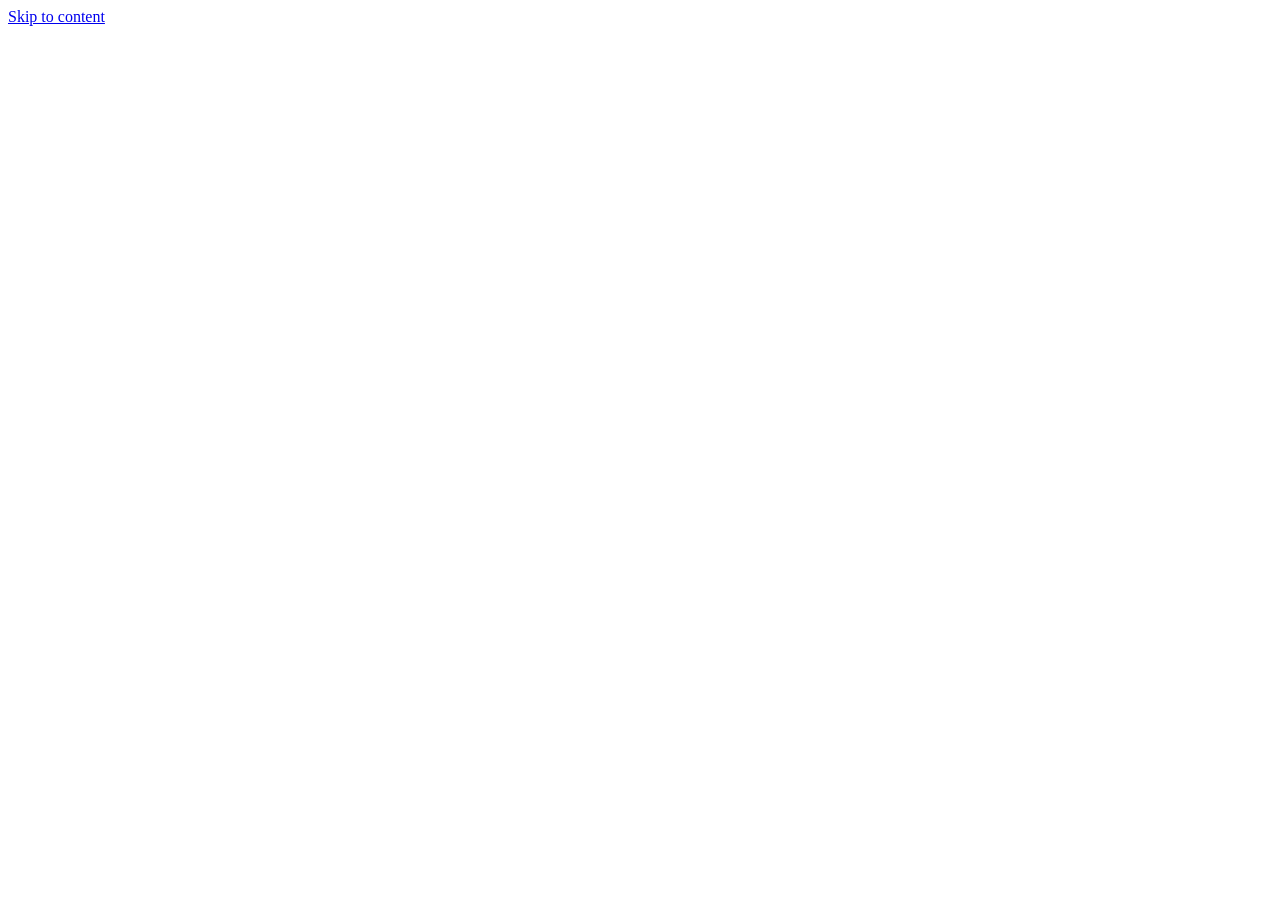
==== about.html @ 5ba092b1 "Add the Cloudflare Web Analytics snippet to every page" ====
<!doctype html>
<html lang="en">
<head>
  <meta charset="utf-8">
  <meta name="viewport" content="width=device-width, initial-scale=1">
  <title>About — Andrés Alegría | Data Graphics</title>
  <meta name="description" content="Scientific Figure Design, Maps, and Data Visualization Services">
  <meta property="og:type" content="website">
  <meta property="og:site_name" content="Andrés Alegría | Data Graphics">
  <meta property="og:title" content="About — Andrés Alegría | Data Graphics">
  <meta property="og:description" content="Scientific Figure Design, Maps, and Data Visualization Services">
  <meta property="og:image" content="https://www.graphicsinscience.com/images/share/covers-02.jpg">
  <meta name="twitter:card" content="summary_large_image">
  <link rel="stylesheet" href="css/style.css">
  <script src="js/site-data.js" defer></script>
  <script src="js/main.js" defer></script>
</head>
<body data-page="about">
  <a class="skip-link" href="#main">Skip to content</a>
  <header class="site-header" id="site-header"></header>
  <main id="main"></main>
  <footer id="site-footer"></footer>
  <noscript><p class="noscript">This site needs JavaScript to show its content.</p></noscript>

  <!-- Cloudflare Web Analytics -->
  <script type='module' src='https://static.cloudflareinsights.com/beacon.min.js' data-cf-beacon='{"token": "c48a5981cd104d69a174d4a2bfb207ab"}'></script>
  <!-- End Cloudflare Web Analytics -->
</body>
</html>
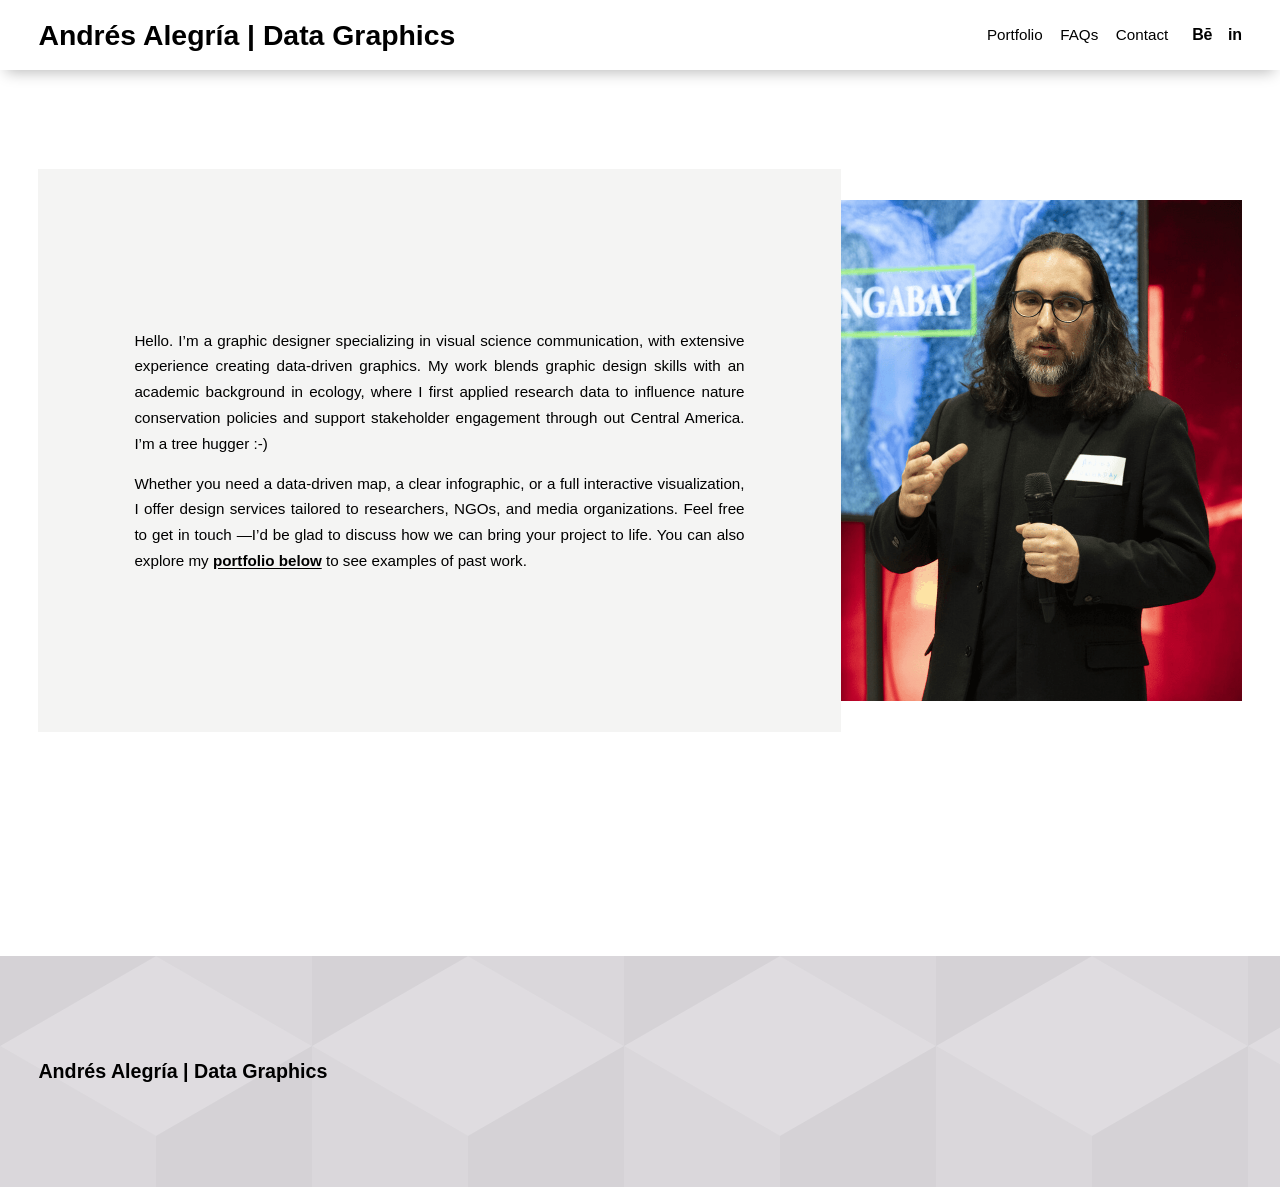
==== commit 51970243: "Static rebuild of graphicsinscience.com First copy of the Squarespace portfolio as a plain HTML/CSS/" ====
--- a/about.html
+++ b/about.html
@@ -21,9 +21,5 @@
   <main id="main"></main>
   <footer id="site-footer"></footer>
   <noscript><p class="noscript">This site needs JavaScript to show its content.</p></noscript>
-
-  <!-- Cloudflare Web Analytics -->
-  <script type='module' src='https://static.cloudflareinsights.com/beacon.min.js' data-cf-beacon='{"token": "c48a5981cd104d69a174d4a2bfb207ab"}'></script>
-  <!-- End Cloudflare Web Analytics -->
 </body>
 </html>
--- a/css/style.css
+++ b/css/style.css
@@ -0,0 +1,784 @@
+/* ==========================================================================
+   Design tokens
+   ========================================================================== */
+
+:root {
+  /* adjust colors here */
+  --color-text: #000;
+  --color-page-bg: #fff;                 /* page and white sections */
+  --color-section-light: #f4f4f3;        /* light portfolio sections */
+  --color-fx: #dad7db;                   /* grey intro and footer (pattern colors are in .section--fx) */
+  --color-panel: #f4f4f3;                /* About text box */
+  --color-input-bg: #fafafa;
+  --color-muted: #6b6b6b;                /* "(required)" labels */
+  --color-button-bg: #000;
+  --color-button-text: #fff;
+  --color-arrow-bg: rgba(0, 0, 0, 0.7);  /* carousel arrow circles */
+  --color-arrow-icon: #fff;
+  --color-divider: #000;                 /* section edge lines */
+
+  /* adjust fonts here (the Squarespace site used Aktiv Grotesk from Adobe Fonts) */
+  --font-main: "Helvetica Neue", Helvetica, Arial, sans-serif;
+
+  /* adjust font sizes here */
+  --fs-site-title: clamp(1.25rem, 1.03rem + 0.93vw, 1.9rem);
+  --fs-section-title: clamp(1.25rem, 1.03rem + 0.93vw, 1.9rem);
+  --fs-marquee: clamp(1.05rem, 0.8rem + 0.7vw, 1.4rem);
+  --fs-question: clamp(1.05rem, 0.95rem + 0.35vw, 1.3rem);
+  --fs-footer-title: clamp(1.05rem, 0.95rem + 0.35vw, 1.3rem);
+  --fs-body: 0.95rem;
+  --fs-nav: 0.95rem;
+  --fs-caption: 0.79rem;
+  --fs-button: 0.875rem;
+  --lh-body: 1.7;
+
+  /* adjust spacing here */
+  --gutter: 3vw;                         /* page side margins */
+  --header-h: 70px;
+  --section-pad-y: 3.3vmax;              /* default top/bottom padding of sections */
+  --slide-gap: 60px;                     /* space between carousel images */
+  --slides-visible: 3.15;                /* images per view; the fraction lets the next one peek in */
+  --arrow-size: 60px;
+  --stroke-width: 2px;                   /* section edge line thickness */
+
+  /* adjust motion here */
+  --marquee-duration: 70s;               /* one loop of the skills ticker */
+  --fx-duration: 120s;                   /* one loop of the background pattern drift */
+}
+
+/* ==========================================================================
+   Base
+   ========================================================================== */
+
+*,
+*::before,
+*::after {
+  box-sizing: border-box;
+}
+
+html {
+  -webkit-text-size-adjust: 100%;
+}
+
+body {
+  margin: 0;
+  font-family: var(--font-main);
+  font-size: var(--fs-body);
+  line-height: var(--lh-body);
+  color: var(--color-text);
+  background: var(--color-page-bg);
+  -webkit-font-smoothing: antialiased;
+  -moz-osx-font-smoothing: grayscale;
+}
+
+body.menu-open {
+  overflow: hidden;
+}
+
+a {
+  color: inherit;
+  text-decoration: none;
+}
+
+img {
+  max-width: 100%;
+}
+
+p {
+  margin: 0 0 0.9em;
+}
+
+h1,
+h2,
+h3 {
+  margin: 0;
+  font-weight: 700;
+}
+
+:focus-visible {
+  outline: 2px solid var(--color-text);
+  outline-offset: 3px;
+}
+
+.visually-hidden {
+  position: absolute !important;
+  width: 1px;
+  height: 1px;
+  margin: -1px;
+  padding: 0;
+  overflow: hidden;
+  clip: rect(0 0 0 0);
+  white-space: nowrap;
+  border: 0;
+}
+
+.skip-link {
+  position: absolute;
+  top: -4rem;
+  left: 1rem;
+  z-index: 300;
+  padding: 0.5rem 1rem;
+  background: var(--color-button-bg);
+  color: var(--color-button-text);
+}
+
+.skip-link:focus {
+  top: 1rem;
+}
+
+.noscript {
+  padding: calc(var(--header-h) + 2rem) var(--gutter);
+}
+
+.prose a {
+  text-decoration: underline;
+  text-underline-offset: 2px;
+}
+
+/* ==========================================================================
+   Header
+   ========================================================================== */
+
+.site-header {
+  position: absolute;
+  inset: 0 0 auto;
+  z-index: 100;
+  height: var(--header-h);
+  box-shadow: 0 8px 14px -6px rgba(0, 0, 0, 0.28); /* adjust header shadow here */
+}
+
+.header-inner {
+  position: relative;
+  z-index: 2;
+  display: flex;
+  align-items: center;
+  gap: 1.1rem;
+  height: 100%;
+  padding: 0 var(--gutter);
+}
+
+.site-title {
+  margin-right: auto;
+  font-size: var(--fs-site-title);
+  font-weight: 700;
+  line-height: 1.5;
+  white-space: nowrap;
+}
+
+.site-nav {
+  display: flex;
+  gap: 1.1rem; /* adjust space between menu links here */
+}
+
+.site-nav a,
+.mobile-menu__nav a {
+  padding-bottom: 1px;
+  font-size: var(--fs-nav);
+  background: linear-gradient(currentColor, currentColor) 0 100% / 0 1px no-repeat;
+  transition: background-size 0.2s ease;
+}
+
+.site-nav a[aria-current="page"],
+.site-nav a:hover,
+.mobile-menu__nav a[aria-current="page"] {
+  background-size: 100% 1px;
+}
+
+.header-social,
+.mobile-menu__social {
+  display: flex;
+  align-items: center;
+  gap: 1rem;
+}
+
+.header-social {
+  margin-left: 0.4rem;
+}
+
+.social-link {
+  font-size: 1rem;      /* adjust social icon size here */
+  font-weight: 700;
+  letter-spacing: -0.02em;
+}
+
+.menu-toggle {
+  display: none;
+  position: relative;
+  width: 36px;
+  height: 36px;
+  padding: 0;
+  border: 0;
+  background: none;
+  color: inherit;
+  cursor: pointer;
+}
+
+.menu-toggle__bar {
+  position: absolute;
+  left: 6px;
+  right: 6px;
+  height: 1.5px;
+  background: currentColor;
+  transition: transform 0.25s ease;
+}
+
+.menu-toggle__bar--top {
+  top: 14px;
+}
+
+.menu-toggle__bar--bottom {
+  top: 21px;
+}
+
+.menu-toggle[aria-expanded="true"] .menu-toggle__bar--top {
+  transform: translateY(3.5px) rotate(45deg);
+}
+
+.menu-toggle[aria-expanded="true"] .menu-toggle__bar--bottom {
+  transform: translateY(-3.5px) rotate(-45deg);
+}
+
+.mobile-menu {
+  position: fixed;
+  inset: 0;
+  z-index: 1;
+  display: flex;
+  flex-direction: column;
+  align-items: center;
+  justify-content: center;
+  gap: 2.5rem;
+  background: var(--color-page-bg); /* adjust mobile menu background here */
+}
+
+.mobile-menu[hidden] {
+  display: none;
+}
+
+.mobile-menu__nav {
+  display: flex;
+  flex-direction: column;
+  align-items: center;
+  gap: 1.2rem;
+}
+
+.mobile-menu__nav a {
+  font-size: 1.6rem; /* adjust mobile menu link size here */
+}
+
+/* ==========================================================================
+   Sections and edges
+   ========================================================================== */
+
+.section {
+  position: relative;
+  padding:
+    calc(var(--pad-top, var(--section-pad-y)) + var(--divider-above, 0px))
+    var(--gutter)
+    calc(var(--pad-bottom, var(--section-pad-y)) + var(--divider-h, 0px));
+  background-color: var(--section-bg, var(--color-page-bg));
+}
+
+.section:not(:first-child),
+.site-footer {
+  margin-top: calc(-1 * var(--divider-above, 0px));
+}
+
+.section--light {
+  --section-bg: var(--color-section-light);
+}
+
+.section--white {
+  --section-bg: var(--color-page-bg);
+}
+
+/* Grey sections with a slowly drifting isometric pattern.
+   adjust pattern colors in the SVG below: top faces, left faces, right faces */
+.section--fx {
+  --section-bg: var(--color-fx);
+  background-image: url("data:image/svg+xml,%3Csvg xmlns='http://www.w3.org/2000/svg' width='156' height='270' viewBox='0 0 156 270'%3E%3Cg fill='%23dfdce0'%3E%3Cpolygon points='78,0 156,45 78,90 0,45'/%3E%3Cpolygon points='0,135 78,180 0,225 -78,180'/%3E%3Cpolygon points='156,135 234,180 156,225 78,180'/%3E%3C/g%3E%3Cg fill='%23dad7db'%3E%3Cpolygon points='0,45 78,90 78,180 0,135'/%3E%3Cpolygon points='78,180 156,225 156,315 78,270'/%3E%3Cpolygon points='-78,-90 0,-45 0,45 -78,0'/%3E%3Cpolygon points='78,-90 156,-45 156,45 78,0'/%3E%3C/g%3E%3Cg fill='%23d5d2d6'%3E%3Cpolygon points='156,45 78,90 78,180 156,135'/%3E%3Cpolygon points='78,180 0,225 0,315 78,270'/%3E%3Cpolygon points='78,-90 0,-45 0,45 78,0'/%3E%3Cpolygon points='234,-90 156,-45 156,45 234,0'/%3E%3C/g%3E%3C/svg%3E");
+  background-size: 312px 540px; /* adjust pattern scale here (keep in sync with the keyframes) */
+  animation: fx-drift var(--fx-duration) linear infinite;
+}
+
+@keyframes fx-drift {
+  from {
+    background-position: 0 0;
+  }
+  to {
+    background-position: 312px 540px;
+  }
+}
+
+.divider-stroke {
+  position: absolute;
+  left: 0;
+  bottom: 0;
+  width: 100%;
+  overflow: visible;
+  pointer-events: none;
+}
+
+.divider-stroke polyline {
+  fill: none;
+  stroke: var(--color-divider);
+  stroke-width: var(--stroke-width);
+  vector-effect: non-scaling-stroke;
+}
+
+/* ==========================================================================
+   Portfolio page
+   ========================================================================== */
+
+.section--intro {
+  --pad-top: calc(var(--header-h) + 1.4rem);
+  --pad-bottom: 2.4rem;
+}
+
+.marquee {
+  margin: 0 calc(-1 * var(--gutter)) 0.7rem;
+  overflow: hidden;
+  font-size: var(--fs-marquee);
+  line-height: 2.6;
+  white-space: nowrap;
+}
+
+.marquee__track {
+  display: flex;
+  width: max-content;
+  animation: marquee var(--marquee-duration) linear infinite;
+}
+
+.marquee__group {
+  display: flex;
+  align-items: center;
+}
+
+.marquee__sep {
+  margin: 0 1.5em; /* adjust space around the ticker bullets here */
+}
+
+@keyframes marquee {
+  to {
+    transform: translateX(-50%);
+  }
+}
+
+.intro-text {
+  display: grid;
+  grid-template-columns: 1fr 1fr;
+  column-gap: 9vw;       /* adjust space between intro columns here */
+  padding: 0 4vw;
+}
+
+.intro-text p {
+  margin: 0;
+  text-align: justify;
+}
+
+.section-title {
+  margin-bottom: clamp(1.5rem, 4.5vw, 3.2rem); /* adjust space below carousel titles here */
+  font-size: var(--fs-section-title);
+  line-height: 1.5;
+  text-align: center;
+}
+
+.section--carousel {
+  padding-left: 0;
+  padding-right: 0;
+}
+
+.carousel {
+  position: relative;
+  container-type: inline-size;
+}
+
+.carousel__viewport {
+  overflow-x: auto;
+  overscroll-behavior-x: contain;
+  scroll-snap-type: x mandatory;
+  scroll-padding-inline: var(--gutter);
+  scrollbar-width: none;
+}
+
+.carousel__viewport::-webkit-scrollbar {
+  display: none;
+}
+
+.carousel__track {
+  box-sizing: content-box;
+  display: flex;
+  align-items: flex-start;
+  gap: var(--slide-gap);
+  width: max-content;
+  margin: 0;
+  padding: 0 var(--gutter);
+  list-style: none;
+}
+
+.carousel__slide {
+  flex: 0 0 auto;
+  width: calc((100cqw - 2 * var(--gutter) - 2 * var(--slide-gap)) / var(--slides-visible));
+  scroll-snap-align: start;
+}
+
+.carousel__slide figure {
+  margin: 0;
+}
+
+.carousel__slide img,
+.carousel__slide video {
+  display: block;
+  width: 100%;
+  height: auto;
+}
+
+.carousel__slide video {
+  background: #fff; /* keeps the box light while a video loads */
+}
+
+.carousel__caption {
+  margin-top: 3px;
+  font-size: var(--fs-caption);
+  line-height: 2.05;
+  text-align: center;
+}
+
+.carousel__caption a {
+  text-decoration: underline;
+  text-underline-offset: 2px;
+}
+
+.carousel__arrow {
+  position: absolute;
+  top: var(--arrow-top, 40%);
+  z-index: 2;
+  display: grid;
+  place-items: center;
+  width: var(--arrow-size);
+  height: var(--arrow-size);
+  padding: 0;
+  border: 0;
+  border-radius: 50%;
+  background: var(--color-arrow-bg);
+  color: var(--color-arrow-icon);
+  cursor: pointer;
+  transform: translateY(-50%);
+  transition: opacity 0.2s ease;
+}
+
+.carousel__arrow:hover {
+  opacity: 0.85;
+}
+
+.carousel__arrow--prev {
+  left: var(--gutter);
+}
+
+.carousel__arrow--next {
+  right: var(--gutter);
+}
+
+.carousel__arrow svg {
+  width: 60%;
+  height: auto;
+  fill: none;
+  stroke: currentColor;
+  stroke-width: 2;
+}
+
+.carousel.is-static .carousel__arrow {
+  display: none;
+}
+
+.section--home-contact {
+  --pad-top: 2.2rem;
+  --pad-bottom: 3.2rem;
+}
+
+/* ==========================================================================
+   Contact form
+   ========================================================================== */
+
+.contact-form {
+  display: grid;
+  gap: 1.1rem;
+}
+
+.contact-form__heading {
+  margin: 0 0 1rem;
+}
+
+.field label {
+  display: block;
+  margin-bottom: 0.4rem;
+}
+
+.field__required {
+  margin-left: 0.2em;
+  font-size: 0.8em;
+  color: var(--color-muted);
+}
+
+.field input,
+.field textarea {
+  display: block;
+  width: 100%;
+  padding: 10px;
+  border: 1px solid var(--color-text);
+  border-radius: 0;
+  background: var(--color-input-bg);
+  color: inherit;
+  font: inherit;
+}
+
+.field input {
+  height: 48px;
+}
+
+.field textarea {
+  min-height: 90px;
+  resize: vertical;
+}
+
+.button {
+  justify-self: start;
+  margin-top: 0.4rem;
+  padding: 21px 35px; /* adjust button size here */
+  border: 0;
+  border-radius: 0;
+  background: var(--color-button-bg);
+  color: var(--color-button-text);
+  font: inherit;
+  font-size: var(--fs-button);
+  font-weight: 500;
+  letter-spacing: 0.02em;
+  cursor: pointer;
+}
+
+.button:disabled {
+  opacity: 0.6;
+  cursor: progress;
+}
+
+.form-status:empty {
+  display: none;
+}
+
+/* ==========================================================================
+   Grid pages (FAQs, Contact, About, Services)
+   ========================================================================== */
+
+/* 24 columns between two gutter columns, like the Squarespace layout */
+.section--grid {
+  padding-left: 0;
+  padding-right: 0;
+}
+
+.grid {
+  display: grid;
+  grid-template-columns: var(--gutter) repeat(24, minmax(0, 1fr)) var(--gutter);
+}
+
+.page-title {
+  font-size: var(--fs-section-title);
+  line-height: 1.45;
+}
+
+.section--faqs {
+  --pad-top: calc(var(--header-h) + 4.25rem);
+  --pad-bottom: 4.25rem;
+}
+
+.faqs__title {
+  grid-column: 5 / 13;
+}
+
+.faqs__list {
+  grid-column: 13 / 24;
+  padding-left: 5px;
+}
+
+.faq__question {
+  margin: 0 0 1.75rem;
+  font-size: var(--fs-question);
+  line-height: 1.48;
+}
+
+.faq__question:not(:first-child) {
+  margin-top: 4rem; /* adjust space between questions here */
+}
+
+.section--contact {
+  --pad-top: calc(var(--header-h) + 3.4rem);
+  --pad-bottom: 3.5rem;
+}
+
+.contact__intro {
+  grid-column: 2 / 13;
+}
+
+.contact__form {
+  grid-column: 15 / 26;
+}
+
+.section--about {
+  --pad-top: calc(var(--header-h) + 6.2rem);
+  --pad-bottom: 14rem;
+}
+
+.about {
+  align-items: center;
+}
+
+.about__text {
+  grid-column: 2 / 18;
+  grid-row: 1;
+  z-index: 1;
+  display: flex;
+  flex-direction: column;
+  justify-content: center;
+  min-height: clamp(320px, 44vw, 640px);
+  padding: 3rem 7.5vw;
+  background: var(--color-panel);
+}
+
+.about__text p {
+  text-align: justify;
+}
+
+.about__text p:last-child {
+  margin-bottom: 0;
+}
+
+.about__photo {
+  grid-column: 16 / 26;
+  grid-row: 1;
+  margin: 0;
+}
+
+.about__photo img {
+  display: block;
+  width: 100%;
+  height: auto;
+}
+
+.section--services {
+  --pad-top: calc(var(--header-h) + 2.8rem);
+  --pad-bottom: 6rem;
+}
+
+.services__title {
+  grid-column: 2 / 10;
+}
+
+.services__text {
+  grid-column: 14 / 22;
+}
+
+.services__text ul {
+  margin: 0 0 1.2rem;
+  padding-left: 1.4rem;
+}
+
+.services__text li {
+  margin: 0.35rem 0;
+}
+
+/* ==========================================================================
+   Footer
+   ========================================================================== */
+
+.site-footer {
+  --pad-top: 6.3rem;
+  --pad-bottom: 6.3rem;
+}
+
+.footer-title {
+  margin: 0;
+  font-size: var(--fs-footer-title);
+  font-weight: 700;
+  line-height: 1.48;
+}
+
+/* ==========================================================================
+   Responsive
+   ========================================================================== */
+
+@media (max-width: 767px) {
+  :root {
+    --gutter: 6vw;
+    --slide-gap: 20px;
+    --slides-visible: 1.2;
+    --arrow-size: 44px;
+  }
+
+  .site-nav,
+  .header-social {
+    display: none;
+  }
+
+  .menu-toggle {
+    display: block;
+  }
+
+  .intro-text {
+    grid-template-columns: 1fr;
+    row-gap: 1rem;
+    padding: 0;
+  }
+
+  /* justified text leaves gaps in narrow columns */
+  .intro-text p,
+  .about__text p {
+    text-align: left;
+  }
+
+  .faqs__title,
+  .faqs__list,
+  .contact__intro,
+  .contact__form,
+  .about__text,
+  .about__photo,
+  .services__title,
+  .services__text {
+    grid-column: 2 / 26;
+  }
+
+  .faqs__title,
+  .services__title {
+    margin-bottom: 1.5rem;
+  }
+
+  .faqs__list {
+    padding-left: 0;
+  }
+
+  .contact__intro {
+    margin-bottom: 2rem;
+  }
+
+  .about__text {
+    min-height: 0;
+    padding: 2rem 1.5rem;
+  }
+
+  .about__photo {
+    grid-row: 2;
+    margin-top: 1.5rem;
+  }
+
+  .section--about {
+    --pad-bottom: 4rem;
+  }
+}
+
+@media (prefers-reduced-motion: reduce) {
+  .marquee__track,
+  .section--fx {
+    animation: none;
+  }
+
+  .carousel__viewport {
+    scroll-behavior: auto;
+  }
+}
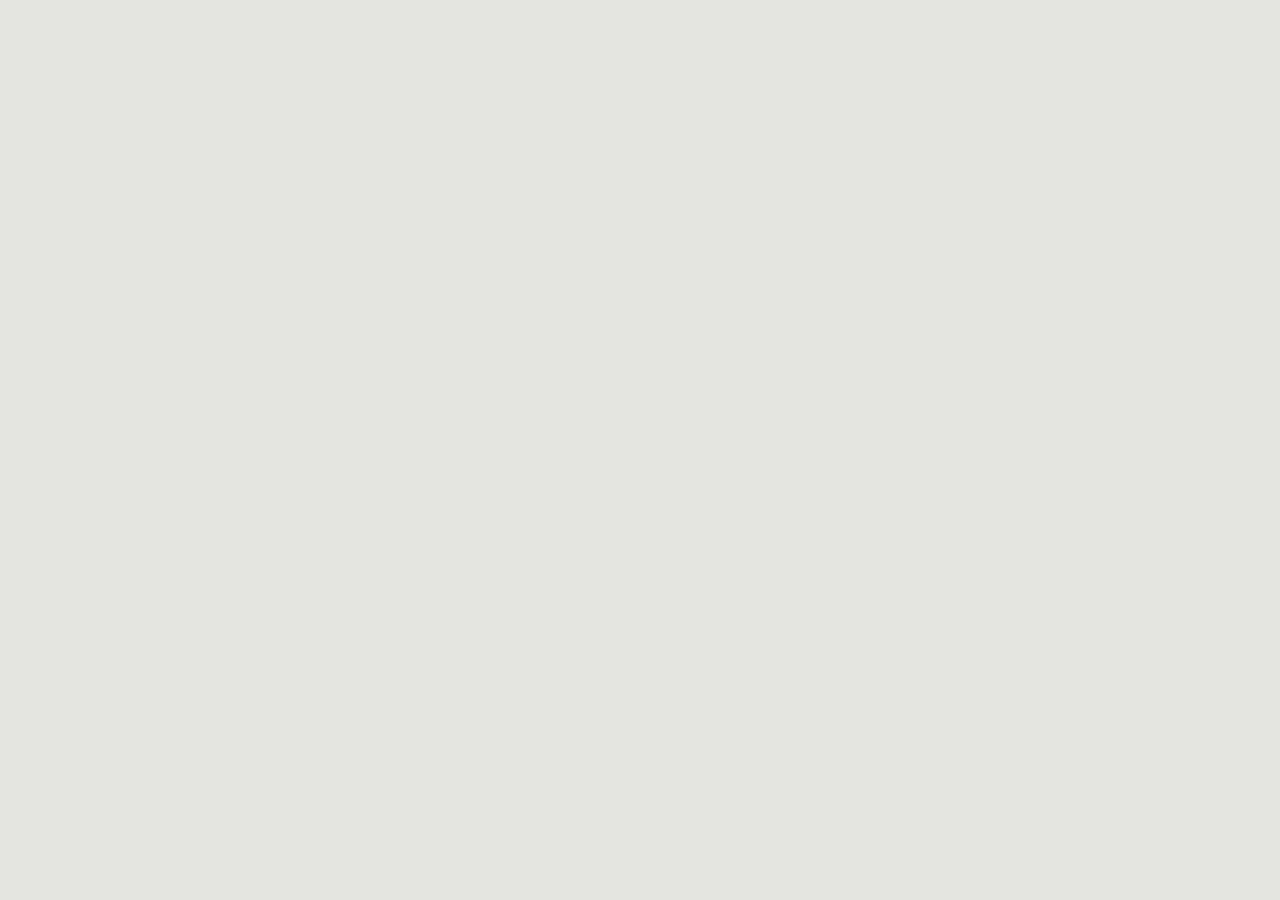
==== commit 4fd181a6: "Facelift, round 1: new design system, stories page, story links Palette (teal, forest, bone, wine, b" ====
--- a/about.html
+++ b/about.html
@@ -2,24 +2,11 @@
 <html lang="en">
 <head>
   <meta charset="utf-8">
-  <meta name="viewport" content="width=device-width, initial-scale=1">
+  <meta http-equiv="refresh" content="0; url=index.html#about">
   <title>About — Andrés Alegría | Data Graphics</title>
-  <meta name="description" content="Scientific Figure Design, Maps, and Data Visualization Services">
-  <meta property="og:type" content="website">
-  <meta property="og:site_name" content="Andrés Alegría | Data Graphics">
-  <meta property="og:title" content="About — Andrés Alegría | Data Graphics">
-  <meta property="og:description" content="Scientific Figure Design, Maps, and Data Visualization Services">
-  <meta property="og:image" content="https://www.graphicsinscience.com/images/share/covers-02.jpg">
-  <meta name="twitter:card" content="summary_large_image">
-  <link rel="stylesheet" href="css/style.css">
-  <script src="js/site-data.js" defer></script>
-  <script src="js/main.js" defer></script>
+  <link rel="canonical" href="https://www.graphicsinscience.com/index.html#about">
 </head>
-<body data-page="about">
-  <a class="skip-link" href="#main">Skip to content</a>
-  <header class="site-header" id="site-header"></header>
-  <main id="main"></main>
-  <footer id="site-footer"></footer>
-  <noscript><p class="noscript">This site needs JavaScript to show its content.</p></noscript>
+<body>
+  <p>The About section has moved to the <a href="index.html#about">home page</a>.</p>
 </body>
 </html>
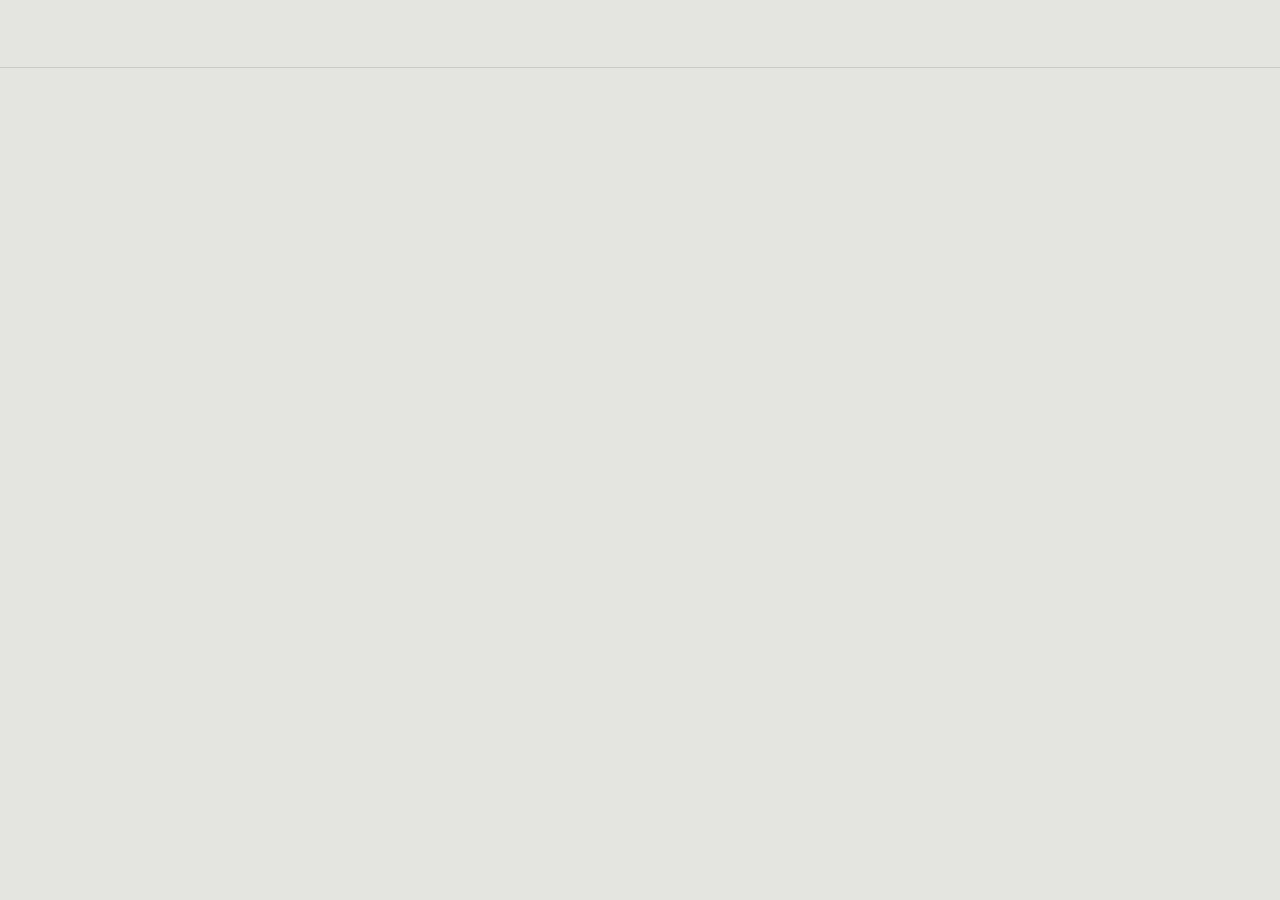
==== commit 76bbb649: "Simplify the home page Header tagline now reads 'visual science communicator'. The hero keeps only t" ====
--- a/about.html
+++ b/about.html
@@ -2,11 +2,11 @@
 <html lang="en">
 <head>
   <meta charset="utf-8">
-  <meta http-equiv="refresh" content="0; url=index.html#about">
-  <title>About — Andrés Alegría | Data Graphics</title>
-  <link rel="canonical" href="https://www.graphicsinscience.com/index.html#about">
+  <meta http-equiv="refresh" content="0; url=index.html">
+  <title>Andrés Alegría | Data Graphics</title>
+  <link rel="canonical" href="https://www.graphicsinscience.com/">
 </head>
 <body>
-  <p>The About section has moved to the <a href="index.html#about">home page</a>.</p>
+  <p>This page has moved to the <a href="index.html">home page</a>.</p>
 </body>
 </html>
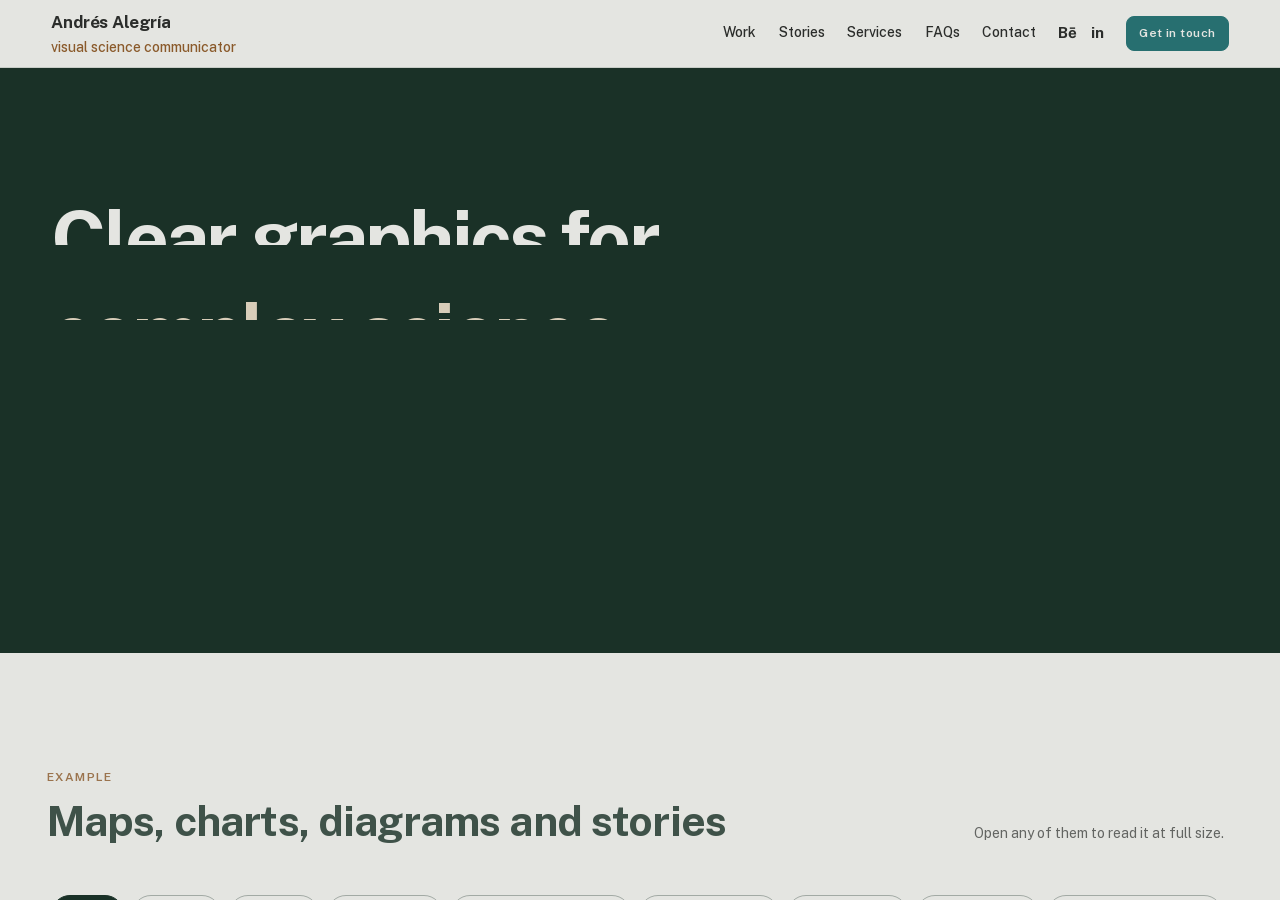
==== commit 0e7be8d4: "Replace 'Data Graphics' with 'Visual Science Communicator' in titles and footer" ====
--- a/about.html
+++ b/about.html
@@ -3,7 +3,7 @@
 <head>
   <meta charset="utf-8">
   <meta http-equiv="refresh" content="0; url=index.html">
-  <title>Andrés Alegría | Data Graphics</title>
+  <title>Andrés Alegría | Visual Science Communicator</title>
   <link rel="canonical" href="https://www.graphicsinscience.com/">
 </head>
 <body>
